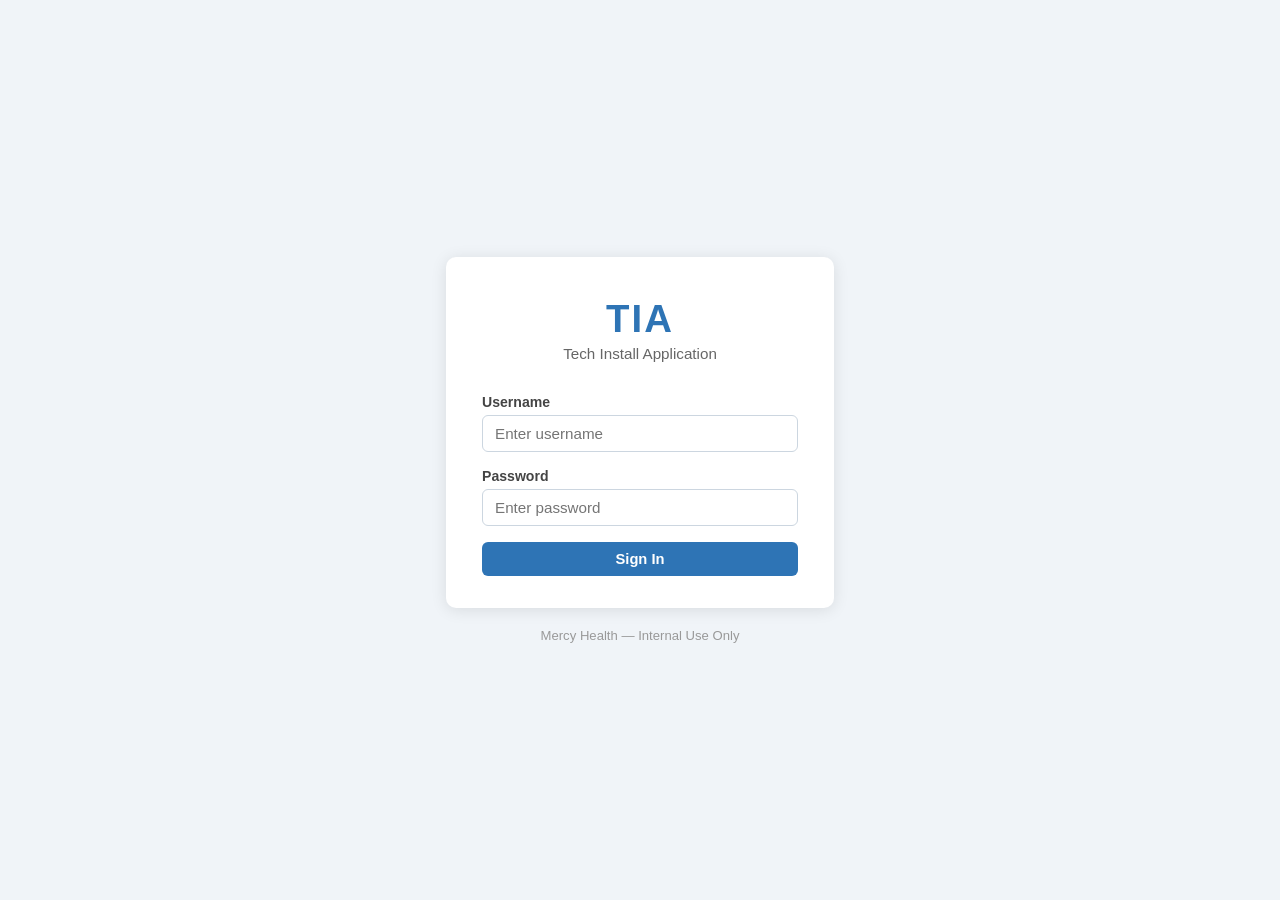
==== index.html @ 2d2b7672 "Initial TIA frontend" ====
<!DOCTYPE html>
<html lang="en">
<head>
    <meta charset="UTF-8">
    <meta name="viewport" content="width=device-width, initial-scale=1.0">
    <title>TIA - Tech Install Application</title>
    <link rel="stylesheet" href="css/styles.css">
</head>
<body class="login-page">

    <div class="login-container">
        <div class="login-card">
            <div class="login-header">
                <h1>TIA</h1>
                <p>Tech Install Application</p>
            </div>

            <form id="loginForm">
                <div class="form-group">
                    <label for="username">Username</label>
                    <input type="text" id="username" placeholder="Enter username" autocomplete="username" required>
                </div>
                <div class="form-group">
                    <label for="password">Password</label>
                    <input type="password" id="password" placeholder="Enter password" autocomplete="current-password" required>
                </div>
                <div id="loginError" class="error-message hidden"></div>
                <button type="submit" class="btn btn-primary btn-full" id="loginBtn">Sign In</button>
            </form>
        </div>
        <p class="login-footer">Mercy Health &mdash; Internal Use Only</p>
    </div>

    <script src="js/config.js"></script>
    <script src="js/auth.js"></script>
    <script>
        // Redirect if already logged in
        if (Auth.isSessionValid()) {
            window.location.href = "form.html";
        }

        document.getElementById("loginForm").addEventListener("submit", async (e) => {
            e.preventDefault();
            const btn = document.getElementById("loginBtn");
            const errorDiv = document.getElementById("loginError");
            const username = document.getElementById("username").value.trim();
            const password = document.getElementById("password").value;

            btn.disabled = true;
            btn.textContent = "Signing in...";
            errorDiv.classList.add("hidden");

            try {
                const res = await fetch(`${CONFIG.API_BASE}/auth/login`, {
                    method: "POST",
                    headers: { "Content-Type": "application/json" },
                    body: JSON.stringify({ username, password })
                });

                if (res.ok) {
                    const data = await res.json();
                    Auth.setSession(data.access_token, data.username, data.role);
                    window.location.href = "form.html";
                } else {
                    const err = await res.json();
                    errorDiv.textContent = err.detail || "Invalid username or password";
                    errorDiv.classList.remove("hidden");
                }
            } catch (err) {
                errorDiv.textContent = "Could not connect to server. Please try again.";
                errorDiv.classList.remove("hidden");
            }

            btn.disabled = false;
            btn.textContent = "Sign In";
        });
    </script>
</body>
</html>
---- css/styles.css ----
/* ── Reset & Base ─────────────────────────────────────────────────────────── */
*, *::before, *::after { box-sizing: border-box; margin: 0; padding: 0; }

body {
    font-family: 'Segoe UI', Arial, sans-serif;
    font-size: 15px;
    color: #222;
    background: #f0f4f8;
    min-height: 100vh;
}

/* ── Login Page ───────────────────────────────────────────────────────────── */
.login-page {
    display: flex;
    flex-direction: column;
    align-items: center;
    justify-content: center;
}

.login-container {
    width: 100%;
    max-width: 420px;
    padding: 24px 16px;
}

.login-card {
    background: #fff;
    border-radius: 10px;
    box-shadow: 0 2px 16px rgba(0,0,0,0.10);
    padding: 40px 36px 32px;
}

.login-header {
    text-align: center;
    margin-bottom: 32px;
}

.login-header h1 {
    font-size: 2.4rem;
    font-weight: 700;
    color: #2E74B5;
    letter-spacing: 2px;
}

.login-header p {
    color: #666;
    margin-top: 4px;
    font-size: 0.95rem;
}

.login-footer {
    text-align: center;
    color: #999;
    font-size: 0.82rem;
    margin-top: 20px;
}

/* ── Navigation ───────────────────────────────────────────────────────────── */
.navbar {
    background: #2E74B5;
    color: #fff;
    padding: 0 20px;
    display: flex;
    align-items: center;
    justify-content: space-between;
    height: 56px;
    position: sticky;
    top: 0;
    z-index: 100;
    box-shadow: 0 2px 6px rgba(0,0,0,0.12);
}

.navbar-brand {
    font-size: 1.3rem;
    font-weight: 700;
    letter-spacing: 1px;
    color: #fff;
    text-decoration: none;
}

.navbar-nav {
    display: flex;
    align-items: center;
    gap: 4px;
    list-style: none;
}

.navbar-nav a {
    color: rgba(255,255,255,0.85);
    text-decoration: none;
    padding: 8px 14px;
    border-radius: 6px;
    font-size: 0.9rem;
    transition: background 0.15s;
}

.navbar-nav a:hover,
.navbar-nav a.active {
    background: rgba(255,255,255,0.18);
    color: #fff;
}

.navbar-user {
    display: flex;
    align-items: center;
    gap: 12px;
    font-size: 0.88rem;
    color: rgba(255,255,255,0.85);
}

.hamburger {
    display: none;
    flex-direction: column;
    gap: 5px;
    cursor: pointer;
    padding: 4px;
}

.hamburger span {
    display: block;
    width: 24px;
    height: 2px;
    background: #fff;
    border-radius: 2px;
}

/* ── Main Layout ──────────────────────────────────────────────────────────── */
.main-content {
    max-width: 860px;
    margin: 32px auto;
    padding: 0 16px;
}

.page-title {
    font-size: 1.3rem;
    font-weight: 600;
    color: #2E74B5;
    margin-bottom: 20px;
}

/* ── Cards ────────────────────────────────────────────────────────────────── */
.card {
    background: #fff;
    border-radius: 8px;
    box-shadow: 0 1px 6px rgba(0,0,0,0.08);
    padding: 24px;
    margin-bottom: 20px;
}

.card-title {
    font-size: 1rem;
    font-weight: 600;
    color: #2E74B5;
    margin-bottom: 16px;
    padding-bottom: 10px;
    border-bottom: 1px solid #e8edf2;
}

/* ── Form Elements ────────────────────────────────────────────────────────── */
.form-group {
    margin-bottom: 16px;
}

.form-group label {
    display: block;
    font-size: 0.88rem;
    font-weight: 600;
    color: #444;
    margin-bottom: 5px;
}

.form-group input,
.form-group select,
.form-group textarea {
    width: 100%;
    padding: 9px 12px;
    border: 1px solid #ccd6e0;
    border-radius: 6px;
    font-size: 0.95rem;
    color: #222;
    background: #fff;
    transition: border-color 0.15s;
    outline: none;
}

.form-group input:focus,
.form-group select:focus {
    border-color: #2E74B5;
    box-shadow: 0 0 0 3px rgba(46,116,181,0.10);
}

.form-group input[readonly],
.form-group input.auto-filled {
    background: #f4f7fa;
    color: #555;
    cursor: default;
}

.form-row {
    display: grid;
    grid-template-columns: 1fr 1fr;
    gap: 16px;
}

.form-row-3 {
    display: grid;
    grid-template-columns: 1fr 1fr 1fr;
    gap: 16px;
}

.input-with-icon {
    position: relative;
}

.input-with-icon input {
    padding-right: 40px;
}

.scan-btn {
    position: absolute;
    right: 8px;
    top: 50%;
    transform: translateY(-50%);
    background: none;
    border: none;
    cursor: pointer;
    color: #2E74B5;
    font-size: 1.1rem;
    padding: 4px;
}

.field-notice {
    font-size: 0.80rem;
    margin-top: 4px;
    color: #888;
}

.field-notice.success { color: #1a7f3c; }
.field-notice.warning { color: #b45309; }
.field-notice.error   { color: #c0392b; }

/* ── Buttons ──────────────────────────────────────────────────────────────── */
.btn {
    display: inline-flex;
    align-items: center;
    justify-content: center;
    gap: 6px;
    padding: 9px 20px;
    border-radius: 6px;
    font-size: 0.92rem;
    font-weight: 600;
    border: none;
    cursor: pointer;
    transition: background 0.15s, opacity 0.15s;
    text-decoration: none;
}

.btn:disabled { opacity: 0.6; cursor: not-allowed; }
.btn-primary  { background: #2E74B5; color: #fff; }
.btn-primary:hover:not(:disabled)  { background: #255f96; }
.btn-success  { background: #1a7f3c; color: #fff; }
.btn-success:hover:not(:disabled)  { background: #156331; }
.btn-danger   { background: #c0392b; color: #fff; }
.btn-danger:hover:not(:disabled)   { background: #a93226; }
.btn-secondary { background: #e8edf2; color: #444; }
.btn-secondary:hover:not(:disabled) { background: #dce3ea; }
.btn-full     { width: 100%; }
.btn-sm       { padding: 6px 14px; font-size: 0.82rem; }

/* ── Alerts & Messages ────────────────────────────────────────────────────── */
.error-message {
    background: #fdecea;
    color: #c0392b;
    border: 1px solid #f5c6c2;
    border-radius: 6px;
    padding: 10px 14px;
    font-size: 0.88rem;
    margin-bottom: 14px;
}

.success-message {
    background: #eafaf1;
    color: #1a7f3c;
    border: 1px solid #c3e6cb;
    border-radius: 6px;
    padding: 10px 14px;
    font-size: 0.88rem;
    margin-bottom: 14px;
}

.hidden { display: none !important; }

/* ── Status Badge ─────────────────────────────────────────────────────────── */
.badge {
    display: inline-block;
    padding: 3px 10px;
    border-radius: 12px;
    font-size: 0.78rem;
    font-weight: 600;
}

.badge-green  { background: #eafaf1; color: #1a7f3c; }
.badge-blue   { background: #eaf2fb; color: #2E74B5; }
.badge-gray   { background: #f0f4f8; color: #666; }
.badge-red    { background: #fdecea; color: #c0392b; }

/* ── Table ────────────────────────────────────────────────────────────────── */
.table-wrapper {
    overflow-x: auto;
}

table {
    width: 100%;
    border-collapse: collapse;
    font-size: 0.88rem;
}

thead th {
    background: #2E74B5;
    color: #fff;
    padding: 10px 12px;
    text-align: left;
    font-weight: 600;
    white-space: nowrap;
}

tbody tr:nth-child(even) { background: #f4f7fa; }
tbody tr:hover { background: #eaf2fb; }

tbody td {
    padding: 9px 12px;
    border-bottom: 1px solid #e8edf2;
    color: #333;
}

/* ── Modal ────────────────────────────────────────────────────────────────── */
.modal-overlay {
    position: fixed;
    inset: 0;
    background: rgba(0,0,0,0.45);
    display: flex;
    align-items: center;
    justify-content: center;
    z-index: 200;
}

.modal {
    background: #fff;
    border-radius: 10px;
    padding: 32px;
    max-width: 420px;
    width: 90%;
    box-shadow: 0 4px 24px rgba(0,0,0,0.18);
}

.modal h3 {
    font-size: 1.1rem;
    font-weight: 700;
    color: #222;
    margin-bottom: 12px;
}

.modal p {
    color: #555;
    font-size: 0.92rem;
    margin-bottom: 20px;
    line-height: 1.5;
}

.modal-actions {
    display: flex;
    gap: 10px;
    justify-content: flex-end;
}

/* ── Responsive ───────────────────────────────────────────────────────────── */
@media (max-width: 640px) {
    .form-row, .form-row-3 {
        grid-template-columns: 1fr;
    }

    .hamburger { display: flex; }

    .navbar-nav {
        display: none;
        position: absolute;
        top: 56px;
        left: 0;
        right: 0;
        background: #2E74B5;
        flex-direction: column;
        align-items: stretch;
        padding: 8px 0;
        box-shadow: 0 4px 8px rgba(0,0,0,0.15);
    }

    .navbar-nav.open { display: flex; }

    .navbar-nav a {
        padding: 12px 20px;
        border-radius: 0;
    }

    .main-content {
        margin: 16px auto;
    }

    .card {
        padding: 16px;
    }
}
/* ── Typeahead ────────────────────────────────────────────────────────────── */
.typeahead-dropdown {
    position: absolute;
    top: 100%;
    left: 0;
    right: 0;
    background: #fff;
    border: 1px solid #ccd6e0;
    border-top: none;
    border-radius: 0 0 6px 6px;
    max-height: 220px;
    overflow-y: auto;
    z-index: 50;
    box-shadow: 0 4px 12px rgba(0,0,0,0.10);
}

.typeahead-item {
    padding: 10px 12px;
    cursor: pointer;
    font-size: 0.88rem;
    color: #333;
    border-bottom: 1px solid #f0f4f8;
}

.typeahead-item:hover {
    background: #eaf2fb;
}

.form-group {
    position: relative;
}

.required {
    color: #c0392b;
}
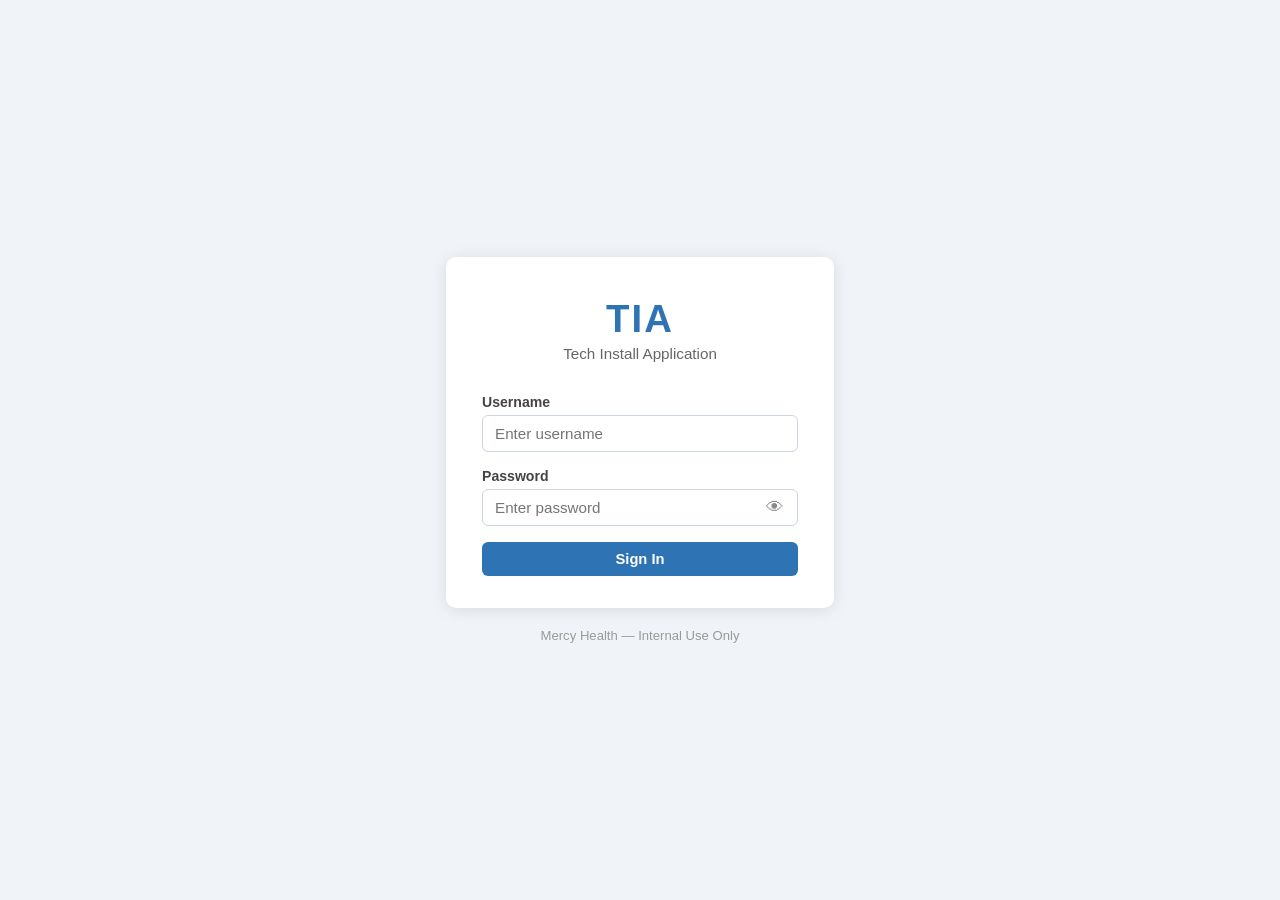
==== commit 75a01018: "Add password visibility toggle to admin panel" ====
--- a/index.html
+++ b/index.html
@@ -22,7 +22,10 @@
                 </div>
                 <div class="form-group">
                     <label for="password">Password</label>
-                    <input type="password" id="password" placeholder="Enter password" autocomplete="current-password" required>
+                    <div class="password-wrapper">
+                        <input type="password" id="password" placeholder="Enter password" autocomplete="current-password" required>
+                        <button type="button" class="password-toggle" onclick="togglePassword('password', this)" tabindex="-1">&#x1F441;</button>
+                    </div>
                 </div>
                 <div id="loginError" class="error-message hidden"></div>
                 <button type="submit" class="btn btn-primary btn-full" id="loginBtn">Sign In</button>
@@ -31,10 +34,21 @@
         <p class="login-footer">Mercy Health &mdash; Internal Use Only</p>
     </div>
 
+    <script>
+    function togglePassword(fieldId, btn) {
+        const input = document.getElementById(fieldId);
+        if (input.type === "password") {
+            input.type = "text";
+            btn.style.color = "#2E74B5";
+        } else {
+            input.type = "password";
+            btn.style.color = "#888";
+        }
+    }
+    </script>
     <script src="js/config.js"></script>
     <script src="js/auth.js"></script>
     <script>
-        // Redirect if already logged in
         if (Auth.isSessionValid()) {
             window.location.href = "form.html";
         }
--- a/css/styles.css
+++ b/css/styles.css
@@ -443,4 +443,267 @@
 
 .required {
     color: #c0392b;
+}
+/* ── Tabs ─────────────────────────────────────────────────────────────────── */
+.tab-bar {
+    display: flex;
+    gap: 4px;
+    margin-bottom: 20px;
+    border-bottom: 2px solid #e8edf2;
+    flex-wrap: wrap;
+}
+
+.tab-btn {
+    padding: 10px 20px;
+    border: none;
+    background: none;
+    font-size: 0.92rem;
+    font-weight: 600;
+    color: #666;
+    cursor: pointer;
+    border-bottom: 2px solid transparent;
+    margin-bottom: -2px;
+    transition: color 0.15s, border-color 0.15s;
+}
+
+.tab-btn:hover { color: #2E74B5; }
+.tab-btn.active { color: #2E74B5; border-bottom-color: #2E74B5; }
+
+.tab-content { display: none !important; }
+.tab-content.active { display: block !important; }
+
+.tab-bar-inner {
+    display: flex;
+    gap: 4px;
+    margin-bottom: 16px;
+    flex-wrap: wrap;
+}
+
+.inner-tab-btn {
+    padding: 7px 16px;
+    border: 1px solid #ccd6e0;
+    background: #f4f7fa;
+    border-radius: 6px;
+    font-size: 0.85rem;
+    font-weight: 600;
+    color: #555;
+    cursor: pointer;
+    transition: background 0.15s, color 0.15s;
+}
+
+.inner-tab-btn.active {
+    background: #2E74B5;
+    color: #fff;
+    border-color: #2E74B5;
+}
+
+.inner-tab-content { display: none !important; }
+.inner-tab-content.active { display: block !important; }
+
+/* ── Drop Zone ────────────────────────────────────────────────────────────── */
+.drop-zone {
+    border: 2px dashed #ccd6e0;
+    border-radius: 8px;
+    padding: 32px 20px;
+    text-align: center;
+    cursor: pointer;
+    position: relative;
+    transition: border-color 0.15s, background 0.15s;
+    background: #f9fbfd;
+}
+
+.drop-zone:hover, .drop-zone.dragover {
+    border-color: #2E74B5;
+    background: #eaf2fb;
+}
+
+.drop-zone-text {
+    color: #888;
+    font-size: 0.9rem;
+}
+
+.drop-zone-input {
+    position: absolute;
+    inset: 0;
+    opacity: 0;
+    cursor: pointer;
+    width: 100%;
+    height: 100%;
+}
+
+.drop-zone.has-file .drop-zone-text {
+    color: #2E74B5;
+    font-weight: 600;
+}
+
+/* ── Tab Description ──────────────────────────────────────────────────────── */
+.tab-desc {
+    color: #666;
+    font-size: 0.88rem;
+    margin-bottom: 14px;
+    line-height: 1.5;
+}
+
+/* ── Service Type Checkbox Layout ─────────────────────────────────────────── */
+.svc-type-group {
+    display: grid;
+    grid-template-columns: 1fr 1fr;
+    gap: 12px 16px;
+    margin-top: 6px;
+}
+
+.svc-type-group label {
+    display: flex;
+    align-items: center;
+    gap: 8px;
+    font-weight: 400;
+    white-space: nowrap;
+}
+
+.svc-type-group input[type="checkbox"] {
+    width: 16px;
+    height: 16px;
+    flex-shrink: 0;
+    margin: 0;
+}
+
+@media (min-width: 640px) {
+    .svc-type-group {
+        grid-template-columns: repeat(4, auto);
+        justify-content: start;
+    }
+}
+
+/* ── Scan Overlay ─────────────────────────────────────────────────────────── */
+.scan-overlay {
+    position: relative;
+    width: 100%;
+    border-radius: 6px;
+    overflow: hidden;
+    background: #000;
+}
+
+.scan-overlay video {
+    width: 100%;
+    display: block;
+    border-radius: 6px;
+    height: 300px;
+    object-fit: cover;
+}
+
+.scan-overlay.portrait video {
+    height: 420px;
+}
+
+.scan-target {
+    position: absolute;
+    top: 50%;
+    left: 50%;
+    transform: translate(-50%, -50%);
+    width: 88%;
+    height: 140px;
+    border: 2px solid rgba(255, 255, 255, 0.9);
+    border-radius: 8px;
+    box-shadow: 0 0 0 2000px rgba(0, 0, 0, 0.45);
+}
+
+.scan-overlay.portrait .scan-target {
+    width: 70%;
+    height: 260px;
+}
+
+.scan-overlay.portrait .scan-target {
+    width: 60%;
+    height: 200px;
+}
+
+.scan-line {
+    position: absolute;
+    top: 0;
+    left: 0;
+    right: 0;
+    height: 2px;
+    background: #ff3b3b;
+    animation: scanLine 2s linear infinite;
+}
+
+@keyframes scanLine {
+    0%   { top: 0; }
+    100% { top: 100%; }
+}
+
+.scan-hint {
+    text-align: center;
+    color: #fff;
+    font-size: 0.82rem;
+    margin-top: 10px;
+    opacity: 0.85;
+}
+
+/* ── Combobox ─────────────────────────────────────────────────────────────── */
+.combobox-wrapper {
+    position: relative;
+}
+
+.combobox-dropdown {
+    position: absolute;
+    top: 100%;
+    left: 0;
+    right: 0;
+    background: #fff;
+    border: 1px solid #ccd6e0;
+    border-top: none;
+    border-radius: 0 0 6px 6px;
+    max-height: 200px;
+    overflow-y: auto;
+    z-index: 50;
+    box-shadow: 0 4px 12px rgba(0,0,0,0.10);
+}
+
+.combobox-item {
+    padding: 9px 12px;
+    cursor: pointer;
+    font-size: 0.88rem;
+    color: #333;
+    border-bottom: 1px solid #f0f4f8;
+}
+
+.combobox-item:hover {
+    background: #eaf2fb;
+}
+
+.combobox-empty {
+    padding: 9px 12px;
+    font-size: 0.85rem;
+    color: #999;
+    font-style: italic;
+}
+
+/* ── Password Toggle ──────────────────────────────────────────────────────── */
+.password-wrapper {
+    position: relative;
+}
+
+.password-wrapper input {
+    width: 100%;
+    padding-right: 44px;
+}
+
+.password-toggle {
+    position: absolute;
+    right: 10px;
+    top: 50%;
+    transform: translateY(-50%);
+    background: none;
+    border: none;
+    cursor: pointer;
+    color: #888;
+    font-size: 1.1rem;
+    padding: 4px;
+    line-height: 1;
+    transition: color 0.15s;
+}
+
+.password-toggle:hover {
+    color: #2E74B5;
 }
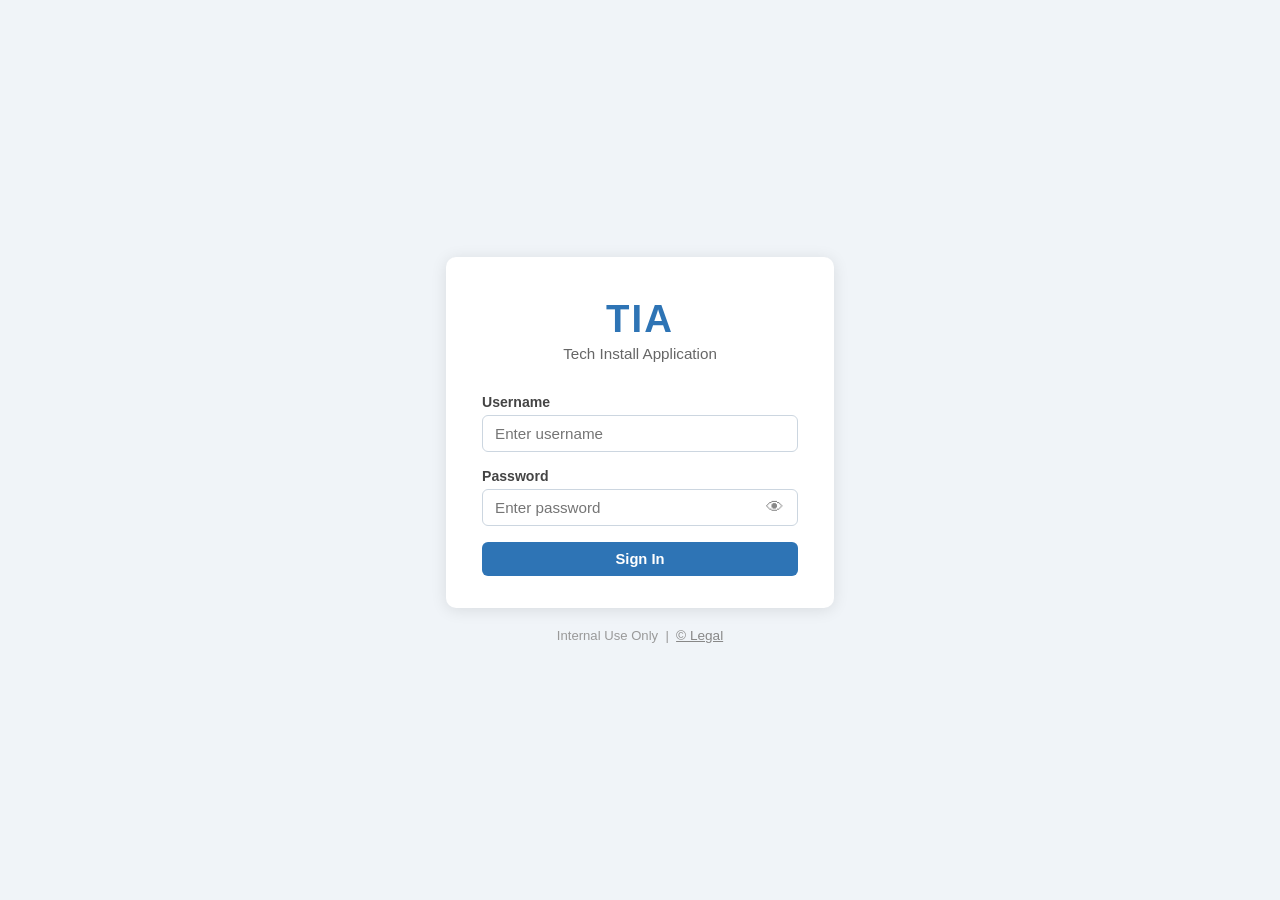
==== commit b103f8de: "Add Queue Name, email reports, legal notice, security headers, recipients management" ====
--- a/index.html
+++ b/index.html
@@ -31,7 +31,27 @@
                 <button type="submit" class="btn btn-primary btn-full" id="loginBtn">Sign In</button>
             </form>
         </div>
-        <p class="login-footer">Mercy Health &mdash; Internal Use Only</p>
+        <p class="login-footer">Internal Use Only &nbsp;|&nbsp; <a href="#" id="legalLink" style="color:#888; font-size:0.85rem;">&#169; Legal</a></p>
+    </div>
+
+    <!-- Legal Modal -->
+    <div id="legalModal" class="modal-overlay hidden">
+        <div class="modal">
+            <h3 style="color:#1F4E79; margin-bottom:16px;">Legal Notice</h3>
+            <p style="font-size:0.92rem; line-height:1.7; color:#333;">
+                TIA (Tech Install Application) is the proprietary software of <strong>Tim Hirsch</strong>. All rights reserved.
+            </p>
+            <p style="font-size:0.92rem; line-height:1.7; color:#333; margin-top:12px;">
+                This application and its contents are protected by copyright law. Access and use of this application is strictly limited to individuals who have received explicit written authorization from Tim Hirsch.
+            </p>
+            <p style="font-size:0.92rem; line-height:1.7; color:#333; margin-top:12px;">
+                Unauthorized access, reproduction, distribution, or use of this application or its contents is strictly prohibited and may result in civil and criminal penalties.
+            </p>
+            <p style="font-size:0.88rem; color:#888; margin-top:16px;">&copy; 2026 Tim Hirsch. All rights reserved.</p>
+            <div class="modal-actions" style="margin-top:16px;">
+                <button class="btn btn-primary" id="legalClose">Close</button>
+            </div>
+        </div>
     </div>
 
     <script>
@@ -88,6 +108,14 @@
             btn.disabled = false;
             btn.textContent = "Sign In";
         });
+
+        document.getElementById("legalLink").addEventListener("click", (e) => {
+            e.preventDefault();
+            document.getElementById("legalModal").classList.remove("hidden");
+        });
+        document.getElementById("legalClose").addEventListener("click", () => {
+            document.getElementById("legalModal").classList.add("hidden");
+        });
     </script>
 </body>
 </html>
